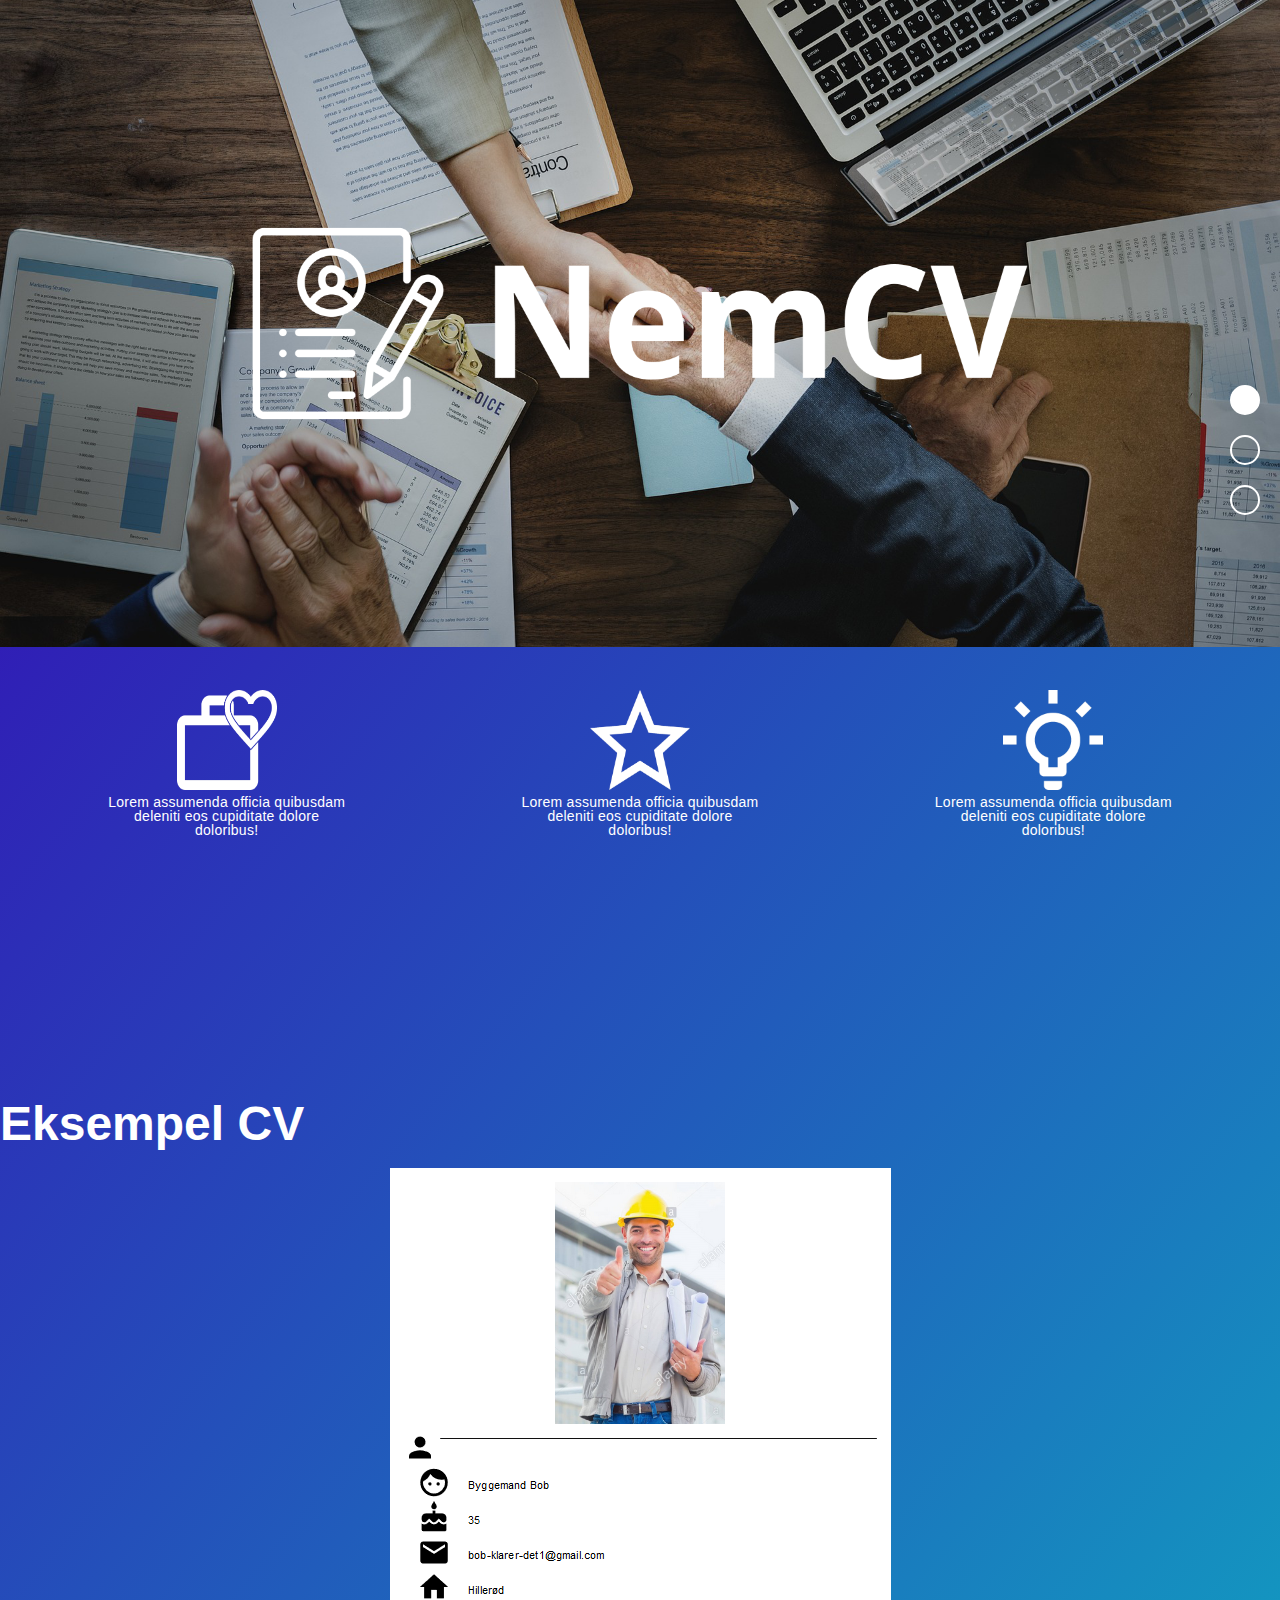
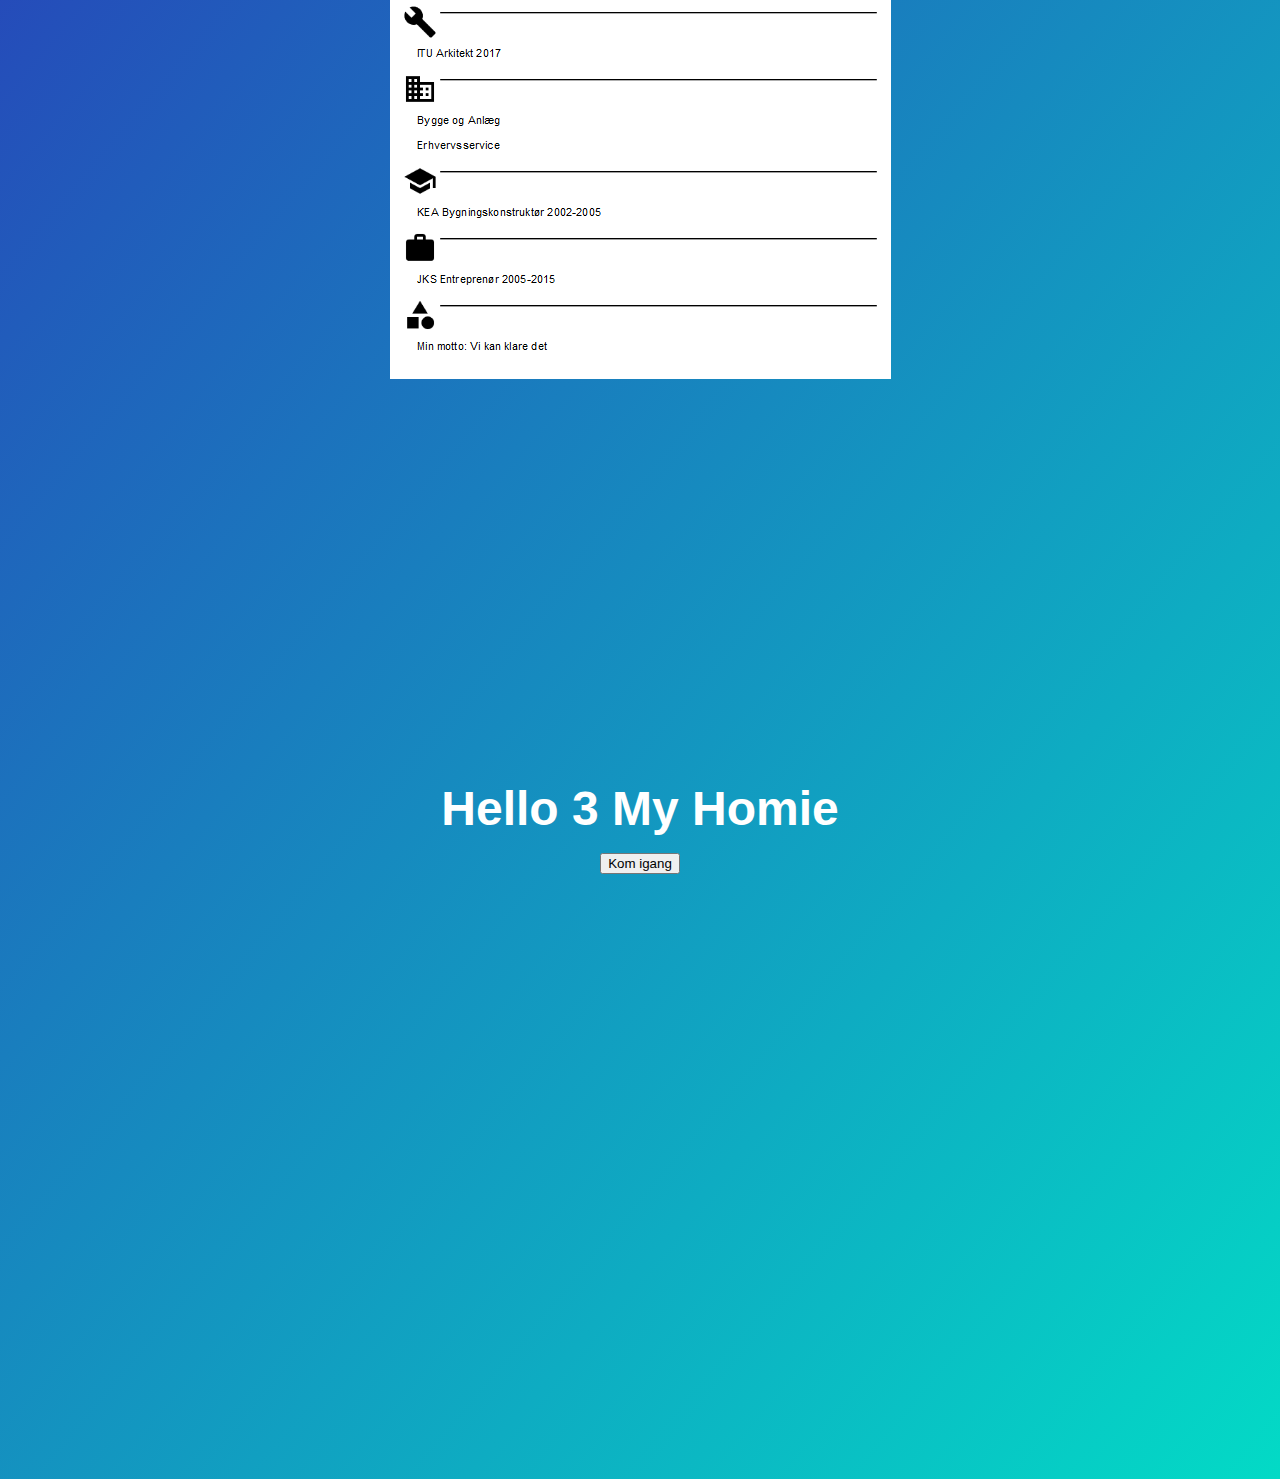
==== NemCV/index.html @ 07d45b97 "Validated index" ====
<!DOCTYPE html>
<html lang="da">
    <head>
        <meta charset="UTF-8">
        <link rel="stylesheet" href="styles/reset.css">
        <link rel="stylesheet" href="styles/variables.css">
        <link rel="stylesheet" href="styles/generic.css">
        <link rel="stylesheet" type="text/css" href="styles/index.css">

        <title>nemCV</title>
    </head>

    <body>

    <nav class="nav">
        <ul class="progressbar">
            <li><button class="item" onclick="onProgressBarClick(this.id)"></button></li>
            <li><button class="item" onclick="onProgressBarClick(this.id)"></button></li>
            <li><button class="item" onclick="onProgressBarClick(this.id)"></button></li>
        </ul>
    </nav>


    <section class="section section1" id="section1">
        <h1 class="invisible-title"> Banner og formål med værktøjet</h1>
        <figure class="banner-content ">
          <img class="banner" src="resources/banner.png" alt="Forside billede af 2 mennesker der giver hånd med nemCV's logo der står i midten">
        </figure>


        <div>
        <ul class="sellings-points">
            <li class="selling-point">
                <img src="resources/suitcase_and_heart.png" alt="arbejdstaske med et hjerte på">
                <p> Lorem assumenda officia quibusdam deleniti eos cupiditate dolore doloribus!</p>
            </li>
            <li class="selling-point">
                <img src="resources/star.png" alt="stjerne">
                <p> Lorem assumenda officia quibusdam deleniti eos cupiditate dolore doloribus!</p>
            </li>
            <li class="selling-point">
                <img src="resources/light_bulb.png" alt="El-pære">
                <p> Lorem assumenda officia quibusdam deleniti eos cupiditate dolore doloribus!</p>
            </li>
        </ul>
      </div>
    </section>

    <section class=" section2 " id="section2">
        <h1>Eksempel CV </h1>
        <figure class="cv-example">
          <img src="resources/eksempelCV.PNG" alt="Eksempel CV">

        </figure>

    </section>

    <section class="section section3" id="section3">
        <h1>Hello 3 My Homie </h1>
        <div class="centered-button-box">
            <button class="centered-button" onclick="window.location.href='form.html';">
              Kom igang</button>
        </div>

    </section>

    <script src="index.js"></script>
    <script src="scripts/api.js"></script>

    </body>

</html>
---- NemCV/styles/variables.css ----
@import url('https://fonts.googleapis.com/css?family=Montserrat:400,700|Raleway:100,400,600');

:root {
    --primary-color: rgb(55, 0, 179);
    --secondary-color: #03DAC6;
    --primary-secondary-color: #6200EE;
    --secondary-secondary-color: #FFFFFF;
    --secondary-variant-color: #018786;

    /* h1:Headline large */
    --headline-large: 'Montserrat:700', sans-serif;
    --headline-large-size: 48px;
    --headline-large-font-weight: 700;
    --headline-large-letter-spaceing: 0rem;

    /* h2:Headline small */
    --headline-small: 'Montserrat:400', sans-serif;
    --headline-small-size: 24px;
    --headline-small-font-weight: 400;
    --headline-small-letter-spaceing: 0rem;

    /* h3: button */
    --buttontext: 'Raleway:600', sans-serif;
    --buttontext-size: 14px;
    --buttontext-font-weight: 600;
    --buttontext-letter-spaceing: 0.78rem;

    /* h4:Caption */
    --captiontext: 'Raleway:100', sans-serif;
    --captiontext-size: 12px;
    --captiontext-font-weight: 100;
    --captiontext-letter-spaceing: 0.24rem;

    /* p:Body text */
    --bodytext: 'Raleway:400', sans-serif;
    --bodytext-size: 14px;
    --bodytext-font-weight: 400;
    --bodytext-letter-spaceing: 0.016rem;
}
---- NemCV/styles/generic.css ----
body {
    width: 100%;
    background-image: linear-gradient(-50deg,
    var(--secondary-color),  var(--primary-color));
}



/*----------------------------------------------------------------------------*\

#TYPEOGRAFY

\*----------------------------------------------------------------------------*/


h1{
    font-family: var(--headline-large);
    color: var(--secondary-secondary-color);
    font-size: var(--headline-large-size);
    font-weight: var(--headline-large-font-weight) ;
    letter-spacing: var(--headline-large-letter-spaceing);
    padding-bottom: 20px;
}

h2{
    font-family: var(--headline-small);
    color: var(--secondary-secondary-color);
    font-size: var(--headline-small-size);
    font-weight: var(--headline-small-font-weight);
    letter-spacing: var(--headline-small-letter-spaceing);

}

h3{
    font-family: var(--buttontext);
    color: var(--secondary-secondary-color);
    font-size: var(--buttontext-size);
    font-weight: var(--buttontext-font-weight);
    letter-spacing: var(--buttontext-letter-spaceing);
}

h4{
    font-family: var(--captiontext);
    color: var(--secondary-secondary-color);
    font-size: var(--captiontext-size);
    font-weight: var(--captiontext-font-weight);
    letter-spacing: var(--captiontext-letter-spaceing);
}

p{
    font-family: var(--bodytext);
    color: var(--secondary-secondary-color);
    font-size: var(--bodytext-size);
    font-weight: var(--bodytext-font-weight) ;
    letter-spacing: var(--bodytext-letter-spaceing);
}
.invisible-title{
  display: none;
}
---- NemCV/styles/index.css ----
body {
    width: 100%;
    background-image: linear-gradient(-50deg,
    var(--secondary-color),  var(--primary-color));
    display: flex;
    flex-direction: column;
}



/*----------------------------------------------------------------------------*\

#NAVIGATION

\*----------------------------------------------------------------------------*/

.nav {
    background-color: transparent;
    position: fixed;
    right: 10px;
    top: 50%;
    margin-top: -75px;
}

.nav .item {
    height: 30px;
    width: 30px;
    border: var(--secondary-secondary-color) solid 2px;
    background-color: transparent;
    border-radius: 50%;
    margin: 10px;
}

.nav .item:hover {
    background: var(--secondary-secondary-color);
}

.nav .in-viewport {
    background: var(--secondary-secondary-color);
}

/*----------------------------------------------------------------------------*\

#SECTION

\*----------------------------------------------------------------------------*/

.section {
    width: 100%;
    height: 100vh;
    margin-bottom: 200px;
}

.section1 {
    display: inline-block;
    min-height: 100vh;
    margin-bottom: 200px;
}


.section3 {
  display: flex;
  flex-direction: column;
  align-items: center;
  justify-content: center;
}


/*----------------------------------------------------------------------------*\

#BUTTONS

\*----------------------------------------------------------------------------*/

.centered-button{
    text-align: center;
}

.centered-button-box{
    display: flex;
    flex-direction: row;
    justify-content: center;

}



/*----------------------------------------------------------------------------*\

#PICTURE

\*----------------------------------------------------------------------------*/
.banner-content{
  width: 100%;
  object-fit: cover;
}

.banner{
    width: 100%;
    background-color: transparent;
}

.cv-example {
    width: 100%;
    display: flex;
    justify-content: center;
}

.cv-example img{
    max-width: 70%;
    min-width: 20%;
}
/*----------------------------------------------------------------------------\

 #SELLINGPOINTS

 *----------------------------------------------------------------------------*/

.sellings-points {
    padding: 20px;
    display: flex;
    flex-direction: row;
    justify-content: space-around;
    flex-wrap: wrap;
}

.selling-point {
    display: flex;
    flex-direction: column;
    align-self: center;
    margin: 20px;
    text-align: center;
    width: 20%;
}

.selling-point img {
    height: 100px;
    width: 100px;
    align-self: center;
    margin-bottom: 5px;
}

/*----------------------------------------------------------------------------\

 #MEDIA QUERIES

*----------------------------------------------------------------------------*/

 @media only screen and (max-width: 768px) {

   .sellings-points {
       display: flex;
       flex-direction: column;
   }
   .selling-point img {
       height: 70px;
       width: 70px;
       align-self: center;
   }
   .selling-point {
       width: 50%;
   }
   .nav {
     display: none;
   }
 }

@media only screen and (max-width: 600px) {
  .section h1{
      width: 100%;
      display: flex;
      justify-content: center;
  }
}

@media only screen and (min-width: 1500px) {
  .banner{
    width: 80%;
  }
  .banner-content{
    display: flex;
    width: 100%;
    justify-content: center;
  }
}
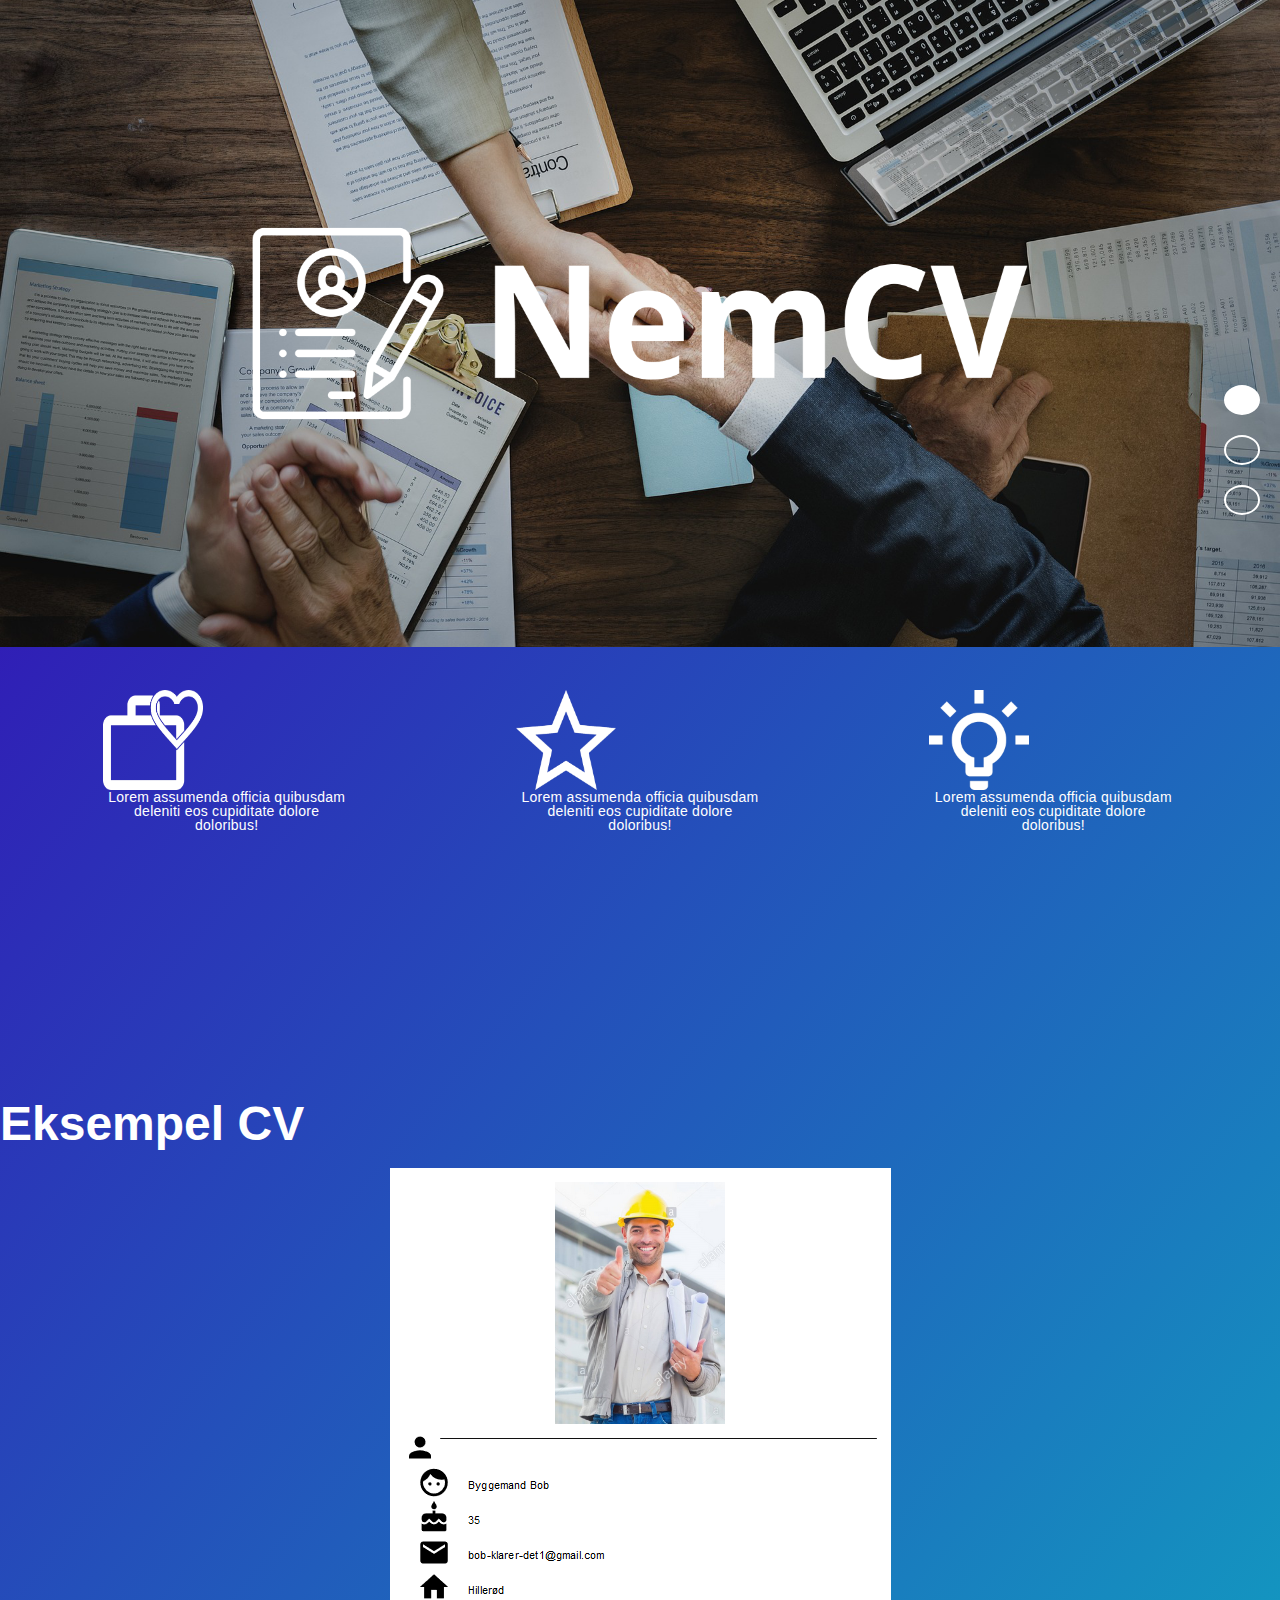
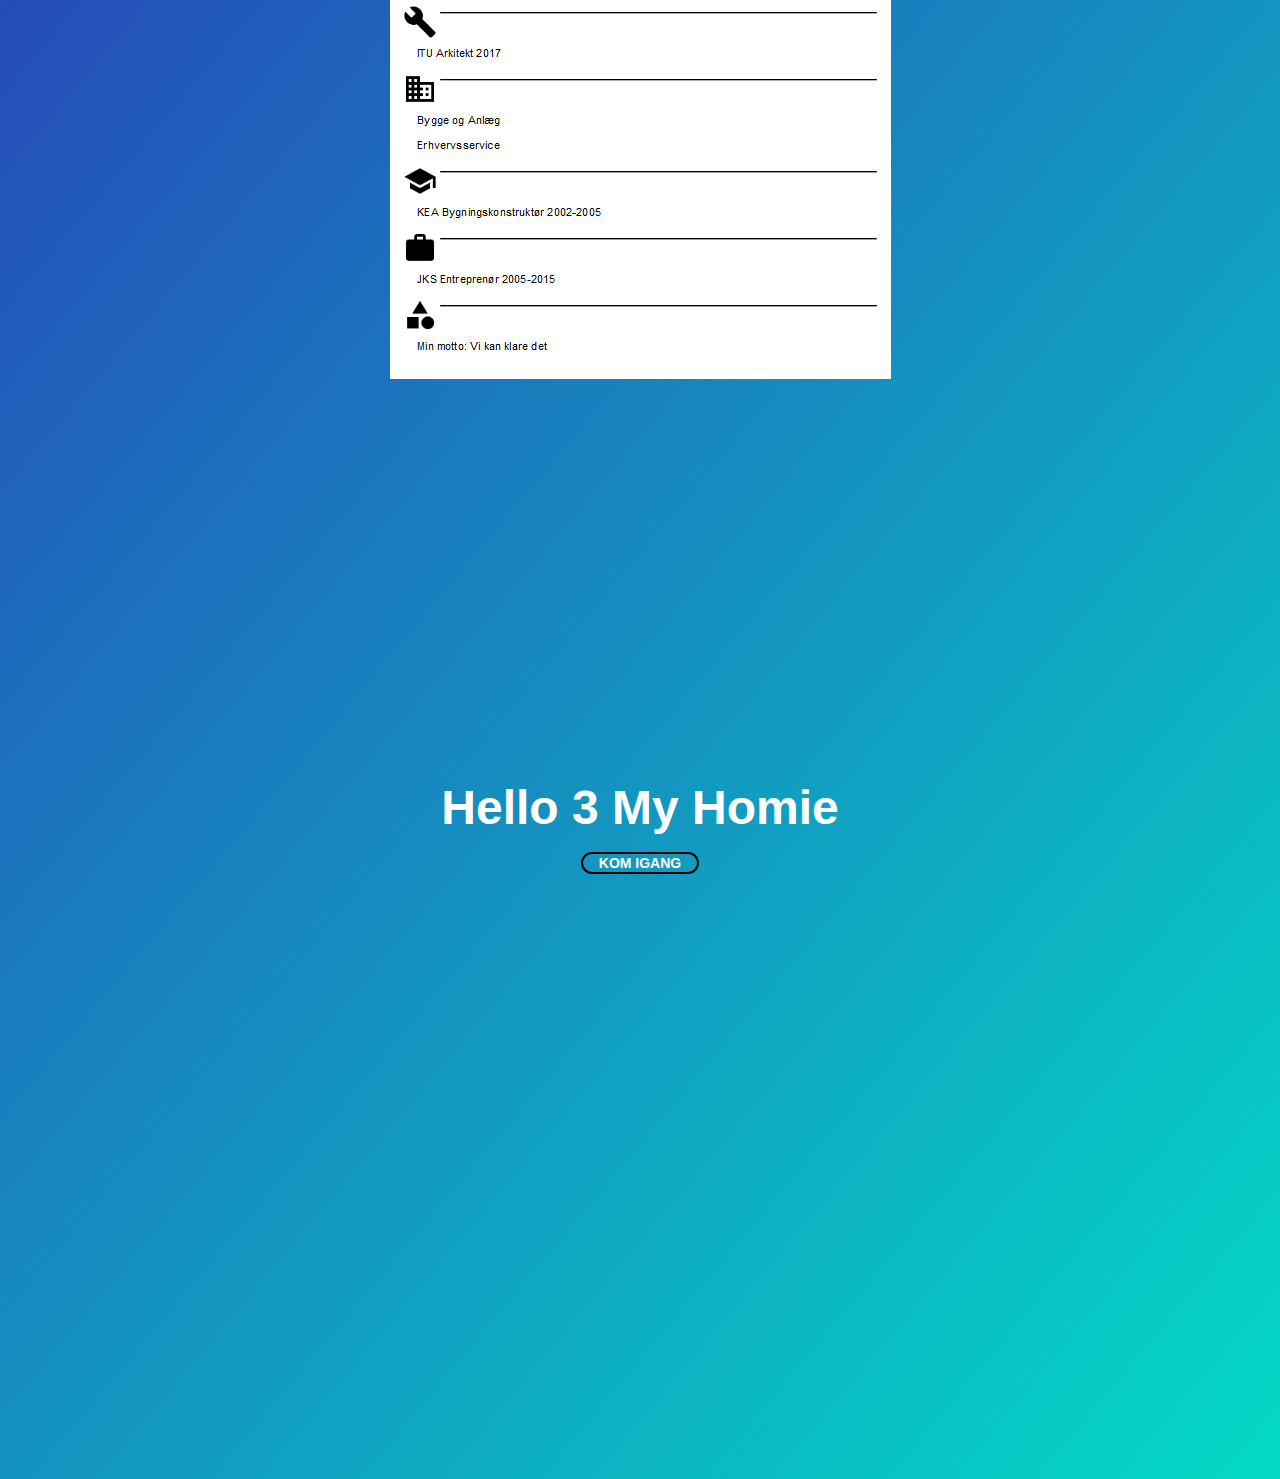
==== commit dfdd280c: "Merge branch 'test' into develop" ====
--- a/NemCV/index.html
+++ b/NemCV/index.html
@@ -6,6 +6,8 @@
         <link rel="stylesheet" href="styles/variables.css">
         <link rel="stylesheet" href="styles/generic.css">
         <link rel="stylesheet" type="text/css" href="styles/index.css">
+
+        <script src="scripts/input_webcomponent.js"></script>
 
         <title>nemCV</title>
     </head>
@@ -22,7 +24,6 @@
 
 
     <section class="section section1" id="section1">
-        <h1 class="invisible-title"> Banner og formål med værktøjet</h1>
         <figure class="banner-content ">
           <img class="banner" src="resources/banner.png" alt="Forside billede af 2 mennesker der giver hånd med nemCV's logo der står i midten">
         </figure>
@@ -31,15 +32,15 @@
         <div>
         <ul class="sellings-points">
             <li class="selling-point">
-                <img src="resources/suitcase_and_heart.png" alt="arbejdstaske med et hjerte på">
+                <img src="resources/suitcase_and_heart.png">
                 <p> Lorem assumenda officia quibusdam deleniti eos cupiditate dolore doloribus!</p>
             </li>
             <li class="selling-point">
-                <img src="resources/star.png" alt="stjerne">
+                <img src="resources/star.png">
                 <p> Lorem assumenda officia quibusdam deleniti eos cupiditate dolore doloribus!</p>
             </li>
             <li class="selling-point">
-                <img src="resources/light_bulb.png" alt="El-pære">
+                <img src="resources/light_bulb.png">
                 <p> Lorem assumenda officia quibusdam deleniti eos cupiditate dolore doloribus!</p>
             </li>
         </ul>
@@ -49,7 +50,7 @@
     <section class=" section2 " id="section2">
         <h1>Eksempel CV </h1>
         <figure class="cv-example">
-          <img src="resources/eksempelCV.PNG" alt="Eksempel CV">
+          <img src="resources/eksempelCV.PNG" >
 
         </figure>
 
@@ -57,15 +58,17 @@
 
     <section class="section section3" id="section3">
         <h1>Hello 3 My Homie </h1>
+
         <div class="centered-button-box">
             <button class="centered-button" onclick="window.location.href='form.html';">
-              Kom igang</button>
+              Kom igang
+            </button>
         </div>
 
     </section>
 
-    <script src="index.js"></script>
-    <script src="scripts/api.js"></script>
+    <script type="text/javascript" src="index.js"></script>
+    <script type="text/javascript" src="scripts/api.js"></script>
 
     </body>
 
--- a/NemCV/styles/generic.css
+++ b/NemCV/styles/generic.css
@@ -55,6 +55,60 @@
     font-weight: var(--bodytext-font-weight) ;
     letter-spacing: var(--bodytext-letter-spaceing);
 }
-.invisible-title{
-  display: none;
+
+button{
+    font-family: var(--headline-large);
+    font-weight: var(--headline-large-font-weight) ;
+    letter-spacing: var(--headline-large-letter-spaceing);
+    color: var(--secondary-secondary-color);
+    font-size: var(--bodytext-size);
+    text-transform: uppercase;
+    background-color: transparent;
+    border-style: solid;
+    border-radius: 50px;
+    padding-left: 1rem;
+    padding-right: 1rem;
 }
+
+button:hover{
+    background-color: rgba(255, 255, 255, 0.50);
+}
+
+button:focus {
+    outline: 0;
+}
+
+
+.button-primary{
+    border-color: var(--primary-color);
+    color: var(--primary-color);
+}
+
+.button-primary:hover{
+    background-color: rgba(55, 0, 179, 0.5);
+}
+
+.button-small{
+    min-width: 120px;
+}
+
+input{
+    background-color: transparent;
+    border-style: none;
+    border-radius: 5px;
+    font-size: 25px;
+    width: 300px;
+    color: var(--primary-color);
+}
+
+input:focus{
+    outline: 0;
+}
+
+input:-webkit-autofill {
+    -webkit-box-shadow: 0 0 0 1000px white inset !important;
+}
+
+.input-number{
+    width: 75px;
+}
--- a/NemCV/styles/index.css
+++ b/NemCV/styles/index.css
@@ -137,8 +137,17 @@
 .selling-point img {
     height: 100px;
     width: 100px;
-    align-self: center;
-    margin-bottom: 5px;
+}
+
+.button-medium{
+    font-size: 50px;
+    border-width: 5px;
+    width: 250px;
+}
+
+.center{
+    margin: auto;
+    display: block;
 }
 
 /*----------------------------------------------------------------------------\
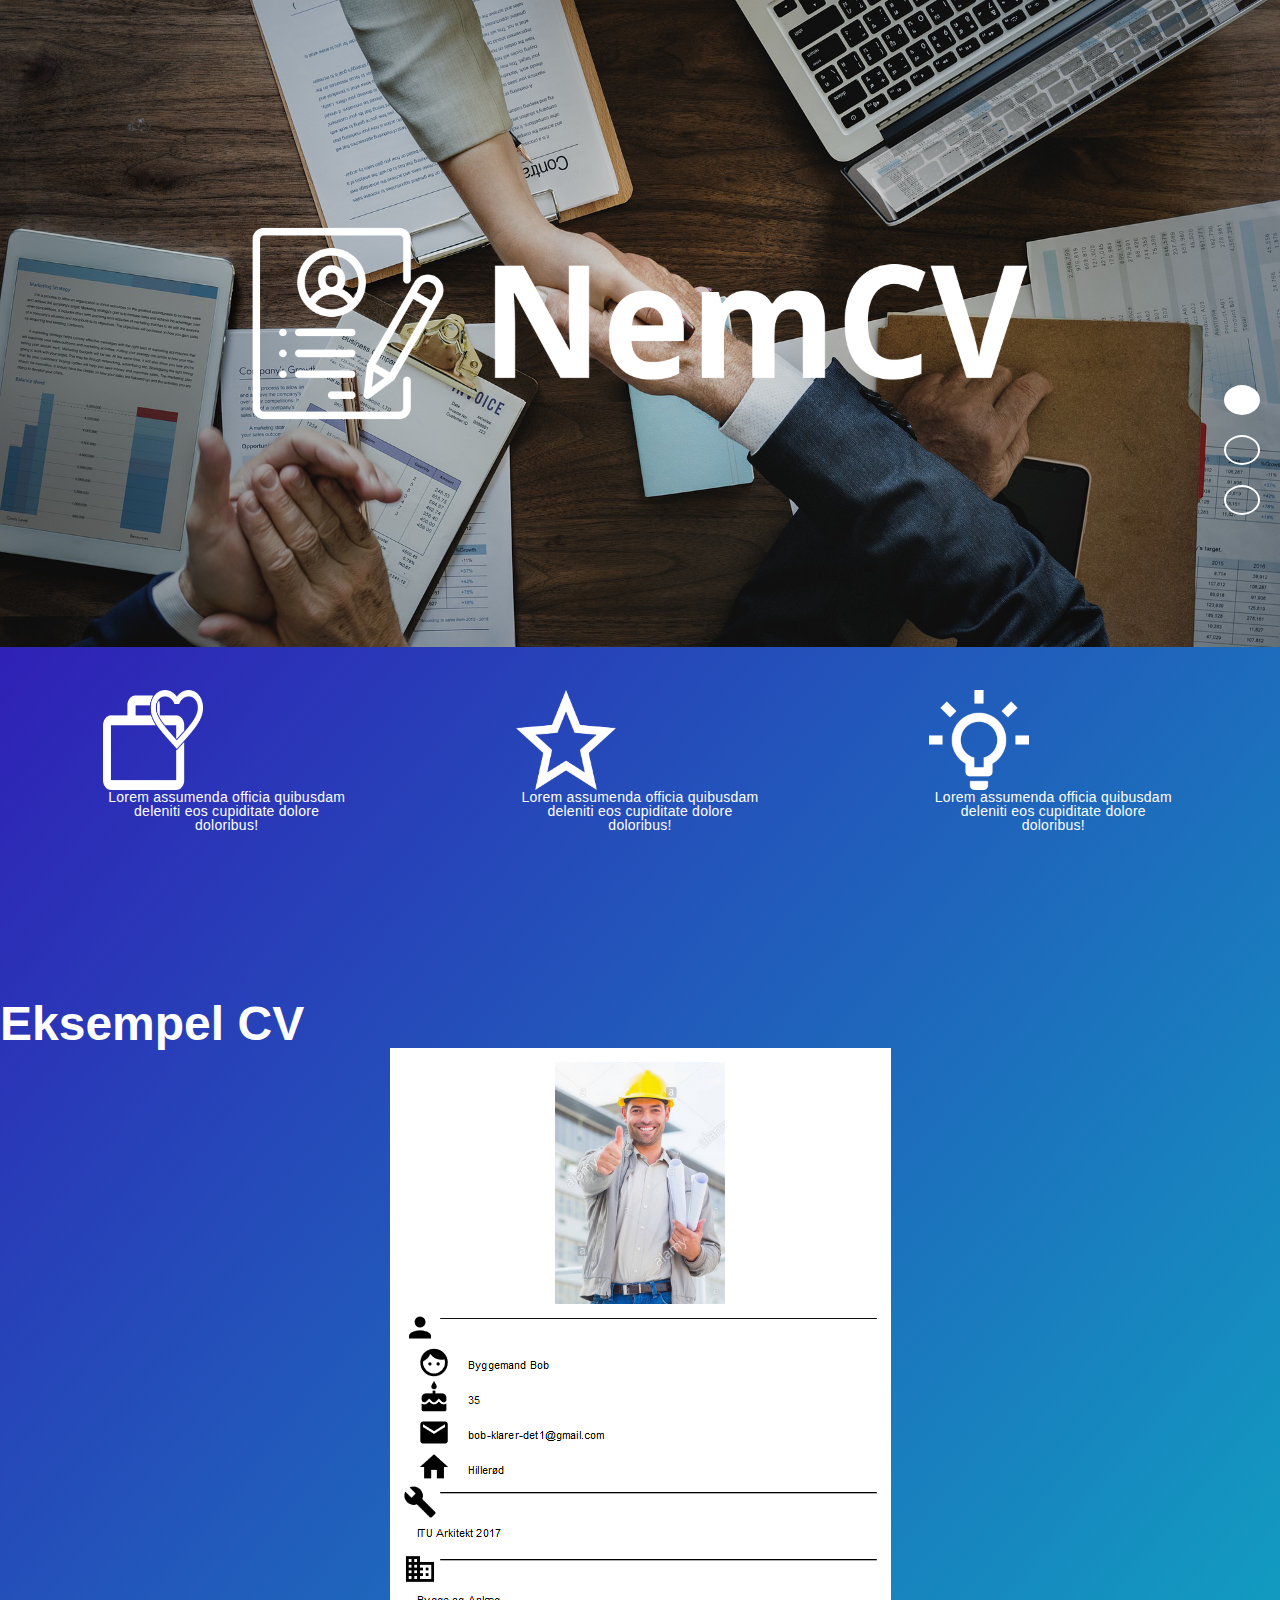
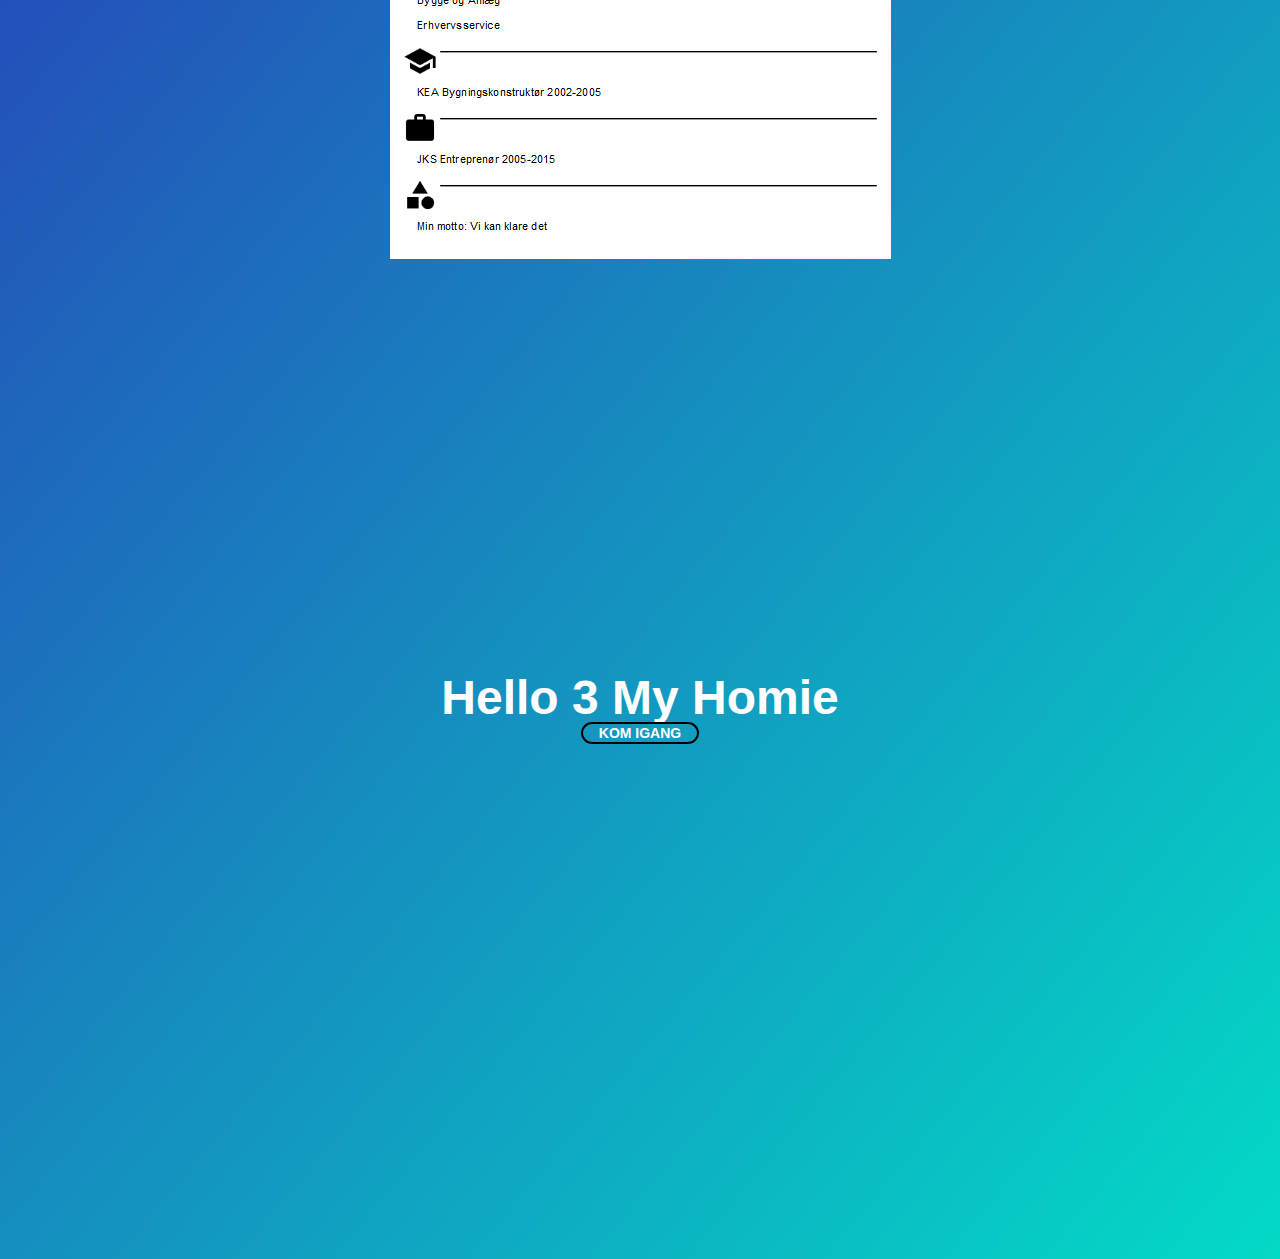
==== commit 51a68fcf: "quick clean up" ====
--- a/NemCV/index.html
+++ b/NemCV/index.html
@@ -24,6 +24,7 @@
 
 
     <section class="section section1" id="section1">
+        <h1 class="invisible-title"> Banner og formål med værktøjet</h1>
         <figure class="banner-content ">
           <img class="banner" src="resources/banner.png" alt="Forside billede af 2 mennesker der giver hånd med nemCV's logo der står i midten">
         </figure>
@@ -32,15 +33,15 @@
         <div>
         <ul class="sellings-points">
             <li class="selling-point">
-                <img src="resources/suitcase_and_heart.png">
+                <img src="resources/suitcase_and_heart.png" alt="arbejdstaske med et hjerte på">
                 <p> Lorem assumenda officia quibusdam deleniti eos cupiditate dolore doloribus!</p>
             </li>
             <li class="selling-point">
-                <img src="resources/star.png">
+                <img src="resources/star.png" alt="stjerne">
                 <p> Lorem assumenda officia quibusdam deleniti eos cupiditate dolore doloribus!</p>
             </li>
             <li class="selling-point">
-                <img src="resources/light_bulb.png">
+                <img src="resources/light_bulb.png" alt="El-pære">
                 <p> Lorem assumenda officia quibusdam deleniti eos cupiditate dolore doloribus!</p>
             </li>
         </ul>
@@ -50,7 +51,7 @@
     <section class=" section2 " id="section2">
         <h1>Eksempel CV </h1>
         <figure class="cv-example">
-          <img src="resources/eksempelCV.PNG" >
+          <img src="resources/eksempelCV.PNG" alt="Eksempel CV">
 
         </figure>
 
@@ -67,8 +68,8 @@
 
     </section>
 
-    <script type="text/javascript" src="index.js"></script>
-    <script type="text/javascript" src="scripts/api.js"></script>
+    <script src="scripts/index.js"></script>
+    <script src="scripts/api.js"></script>
 
     </body>
 
--- a/NemCV/styles/variables.css
+++ b/NemCV/styles/variables.css
@@ -36,5 +36,8 @@
     --bodytext-size: 14px;
     --bodytext-font-weight: 400;
     --bodytext-letter-spaceing: 0.016rem;
+
+    /* input: text */
+    --input-size: 20px;
 }
 
--- a/NemCV/styles/generic.css
+++ b/NemCV/styles/generic.css
@@ -1,7 +1,7 @@
 
 body {
     width: 100%;
-    background-image: linear-gradient(-50deg,
+    background-image: linear-gradient(to bottom right,
     var(--secondary-color),  var(--primary-color));
 }
 
@@ -20,7 +20,6 @@
     font-size: var(--headline-large-size);
     font-weight: var(--headline-large-font-weight) ;
     letter-spacing: var(--headline-large-letter-spaceing);
-    padding-bottom: 20px;
 }
 
 h2{
@@ -71,6 +70,7 @@
 }
 
 button:hover{
+    cursor: pointer;
     background-color: rgba(255, 255, 255, 0.50);
 }
 
@@ -80,11 +80,14 @@
 
 
 .button-primary{
+    padding-top: 5px;
+    padding-bottom: 5px;
     border-color: var(--primary-color);
     color: var(--primary-color);
 }
 
 .button-primary:hover{
+    cursor: pointer;
     background-color: rgba(55, 0, 179, 0.5);
 }
 
@@ -96,7 +99,7 @@
     background-color: transparent;
     border-style: none;
     border-radius: 5px;
-    font-size: 25px;
+    font-size: var(--input-size);
     width: 300px;
     color: var(--primary-color);
 }
@@ -105,10 +108,9 @@
     outline: 0;
 }
 
-input:-webkit-autofill {
-    -webkit-box-shadow: 0 0 0 1000px white inset !important;
+.input-number{
+    width: 140px;
 }
-
-.input-number{
-    width: 75px;
+.invisible-title{
+  display: none;
 }
--- a/NemCV/styles/index.css
+++ b/NemCV/styles/index.css
@@ -48,16 +48,13 @@
 
 .section {
     width: 100%;
-    height: 100vh;
-    margin-bottom: 200px;
+    min-height: 100vh;
+    margin-bottom: 100px;
 }
 
 .section1 {
     display: inline-block;
-    min-height: 100vh;
-    margin-bottom: 200px;
 }
-
 
 .section3 {
   display: flex;
@@ -91,10 +88,6 @@
 #PICTURE
 
 \*----------------------------------------------------------------------------*/
-.banner-content{
-  width: 100%;
-  object-fit: cover;
-}
 
 .banner{
     width: 100%;
@@ -182,14 +175,3 @@
       justify-content: center;
   }
 }
-
-@media only screen and (min-width: 1500px) {
-  .banner{
-    width: 80%;
-  }
-  .banner-content{
-    display: flex;
-    width: 100%;
-    justify-content: center;
-  }
-}
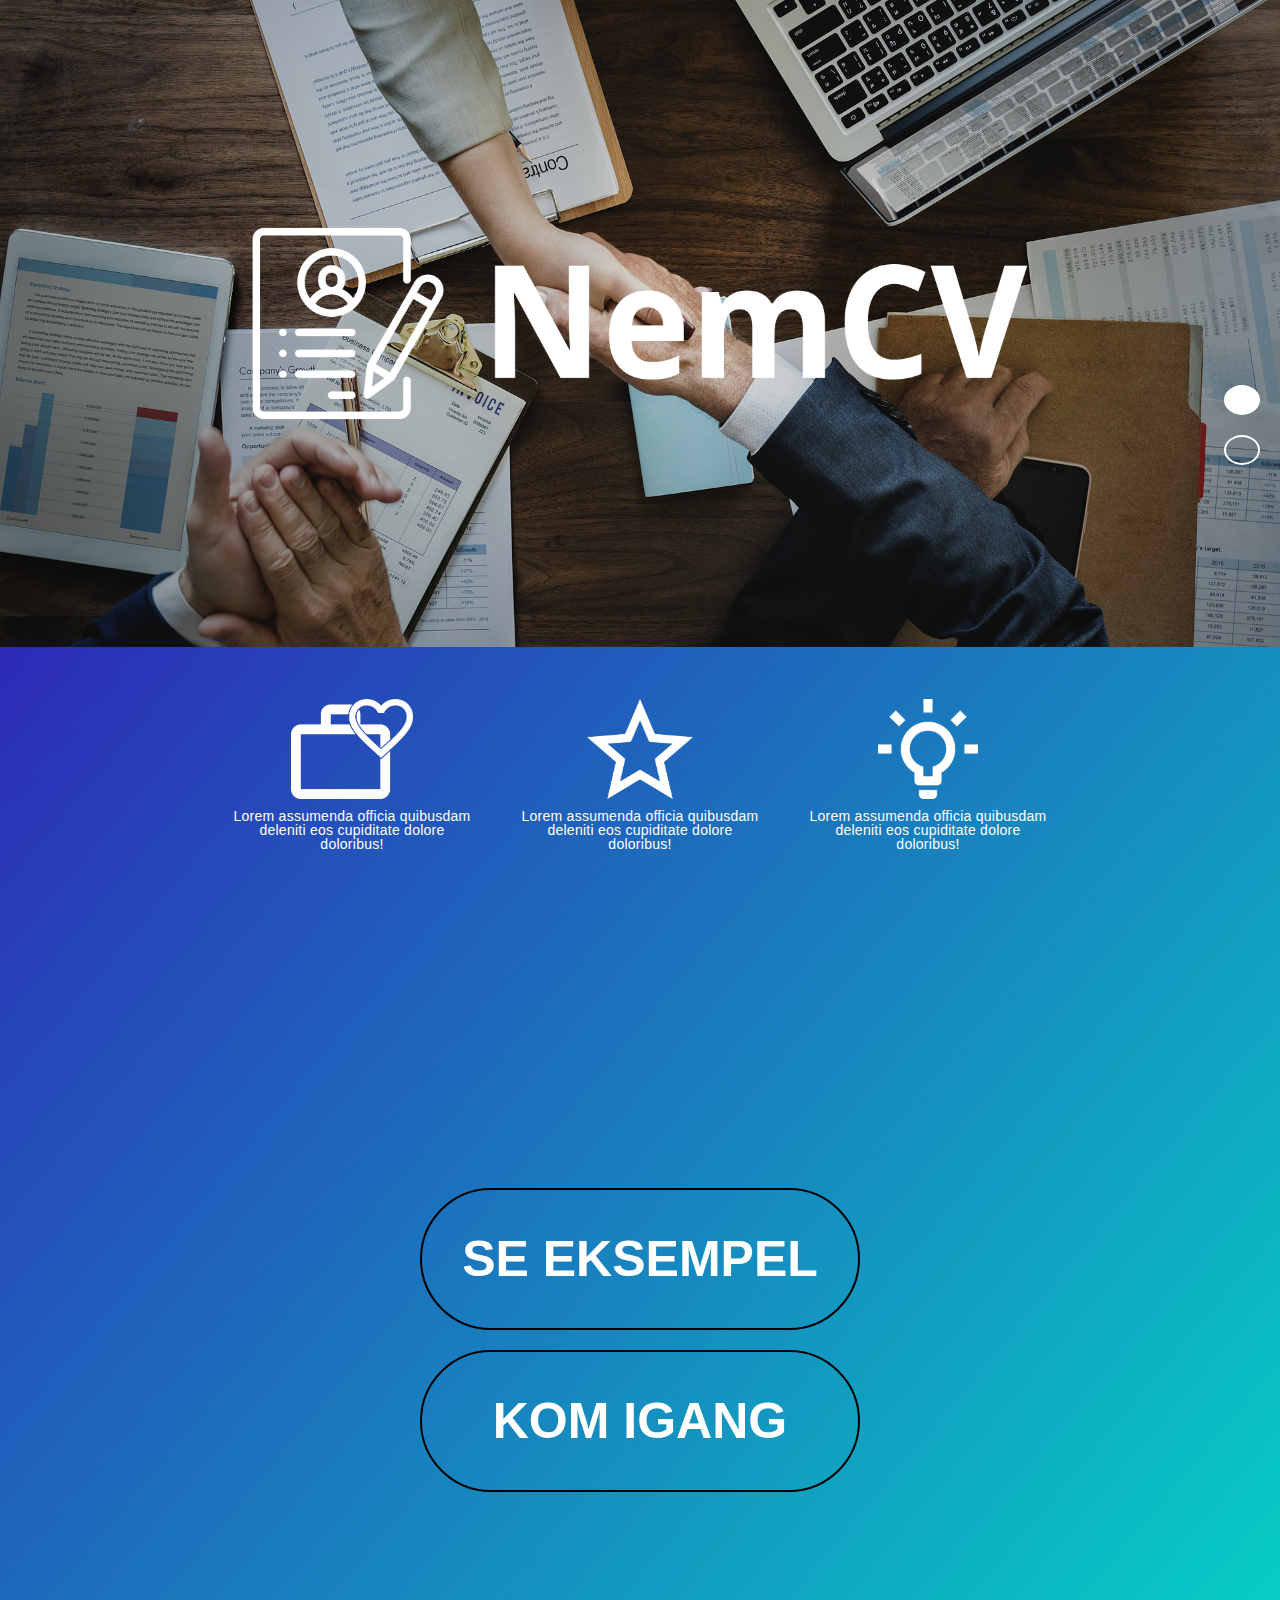
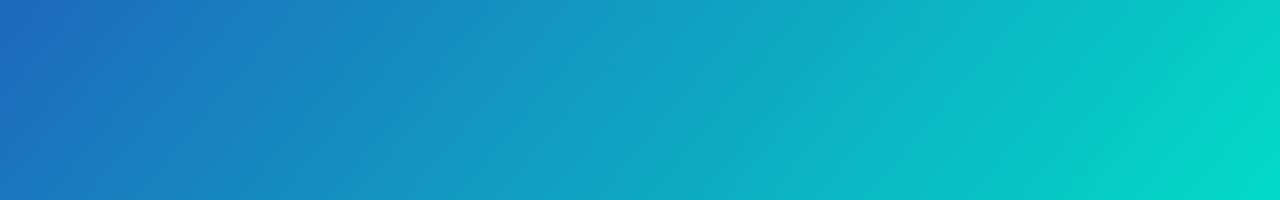
==== commit 2eb4a1ab: "Made some front page cleaning" ====
--- a/NemCV/index.html
+++ b/NemCV/index.html
@@ -2,6 +2,7 @@
 <html lang="da">
     <head>
         <meta charset="UTF-8">
+        <meta name="viewport" content="width=device-width, initial-scale=1, maximum-scale=1">
         <link rel="stylesheet" href="styles/reset.css">
         <link rel="stylesheet" href="styles/variables.css">
         <link rel="stylesheet" href="styles/generic.css">
@@ -16,21 +17,18 @@
 
     <nav class="nav">
         <ul class="progressbar">
-            <li><button class="item" onclick="onProgressBarClick(this.id)"></button></li>
-            <li><button class="item" onclick="onProgressBarClick(this.id)"></button></li>
-            <li><button class="item" onclick="onProgressBarClick(this.id)"></button></li>
+            <li><button class="item" id="nav-section1" onclick="onProgressBarClick(this.id)"></button></li>
+            <li><button class="item" id="nav-section2" onclick="onProgressBarClick(this.id)"></button></li>
         </ul>
     </nav>
 
 
     <section class="section section1" id="section1">
-        <h1 class="invisible-title"> Banner og formål med værktøjet</h1>
         <figure class="banner-content ">
           <img class="banner" src="resources/banner.png" alt="Forside billede af 2 mennesker der giver hånd med nemCV's logo der står i midten">
         </figure>
 
 
-        <div>
         <ul class="sellings-points">
             <li class="selling-point">
                 <img src="resources/suitcase_and_heart.png" alt="arbejdstaske med et hjerte på">
@@ -45,31 +43,17 @@
                 <p> Lorem assumenda officia quibusdam deleniti eos cupiditate dolore doloribus!</p>
             </li>
         </ul>
-      </div>
     </section>
 
-    <section class=" section2 " id="section2">
-        <h1>Eksempel CV </h1>
-        <figure class="cv-example">
-          <img src="resources/eksempelCV.PNG" alt="Eksempel CV">
-
-        </figure>
-
-    </section>
-
-    <section class="section section3" id="section3">
-        <h1>Hello 3 My Homie </h1>
-
+    <section class="section section2" id="section2">
         <div class="centered-button-box">
-            <button class="centered-button" onclick="window.location.href='form.html';">
-              Kom igang
-            </button>
+            <button class="centered-button" onclick="window.location.href='TestCV.html';">Se eksempel</button>
+            <button class="centered-button" onclick="window.location.href='form.html';">Kom igang</button>
         </div>
 
     </section>
 
     <script src="scripts/index.js"></script>
-    <script src="scripts/api.js"></script>
 
     </body>
 
--- a/NemCV/styles/generic.css
+++ b/NemCV/styles/generic.css
@@ -1,6 +1,5 @@
 
 body {
-    width: 100%;
     background-image: linear-gradient(to bottom right,
     var(--secondary-color),  var(--primary-color));
 }
--- a/NemCV/styles/index.css
+++ b/NemCV/styles/index.css
@@ -1,6 +1,5 @@
 
 body {
-    width: 100%;
     background-image: linear-gradient(-50deg,
     var(--secondary-color),  var(--primary-color));
     display: flex;
@@ -49,14 +48,14 @@
 .section {
     width: 100%;
     min-height: 100vh;
-    margin-bottom: 100px;
 }
 
 .section1 {
-    display: inline-block;
+    display: flex;
+    flex-direction: column;
 }
 
-.section3 {
+.section2 {
   display: flex;
   flex-direction: column;
   align-items: center;
@@ -72,11 +71,22 @@
 
 .centered-button{
     text-align: center;
+    padding: 40px;
+    font-size: 50px;
+    border-radius: 200px;
+    margin-bottom: 20px;
+}
+
+@media only screen and (max-width: 600px) {
+    .centered-button{
+        font-size: 30px;
+        padding: 30px;
+    }
 }
 
 .centered-button-box{
     display: flex;
-    flex-direction: row;
+    flex-direction: column;
     justify-content: center;
 
 }
@@ -104,6 +114,13 @@
     max-width: 70%;
     min-width: 20%;
 }
+
+@media only screen and (min-width: 1350px){
+    .banner{
+        height: 650px;
+        object-fit: cover;
+    }
+}
 /*----------------------------------------------------------------------------\
 
  #SELLINGPOINTS
@@ -114,8 +131,10 @@
     padding: 20px;
     display: flex;
     flex-direction: row;
-    justify-content: space-around;
     flex-wrap: wrap;
+    justify-content: center;
+    justify-items: center;
+    flex-grow: 1;
 }
 
 .selling-point {
@@ -129,11 +148,11 @@
 
 .selling-point img {
     height: 100px;
-    width: 100px;
+    object-fit: contain;
+    margin-bottom: 10px;
 }
 
 .button-medium{
-    font-size: 50px;
     border-width: 5px;
     width: 250px;
 }
@@ -149,7 +168,7 @@
 
 *----------------------------------------------------------------------------*/
 
- @media only screen and (max-width: 768px) {
+ @media only screen and (max-width: 800px) {
 
    .sellings-points {
        display: flex;
@@ -157,8 +176,8 @@
    }
    .selling-point img {
        height: 70px;
-       width: 70px;
-       align-self: center;
+       object-fit: contain;
+       margin-bottom: 10px;
    }
    .selling-point {
        width: 50%;
@@ -175,3 +194,4 @@
       justify-content: center;
   }
 }
+
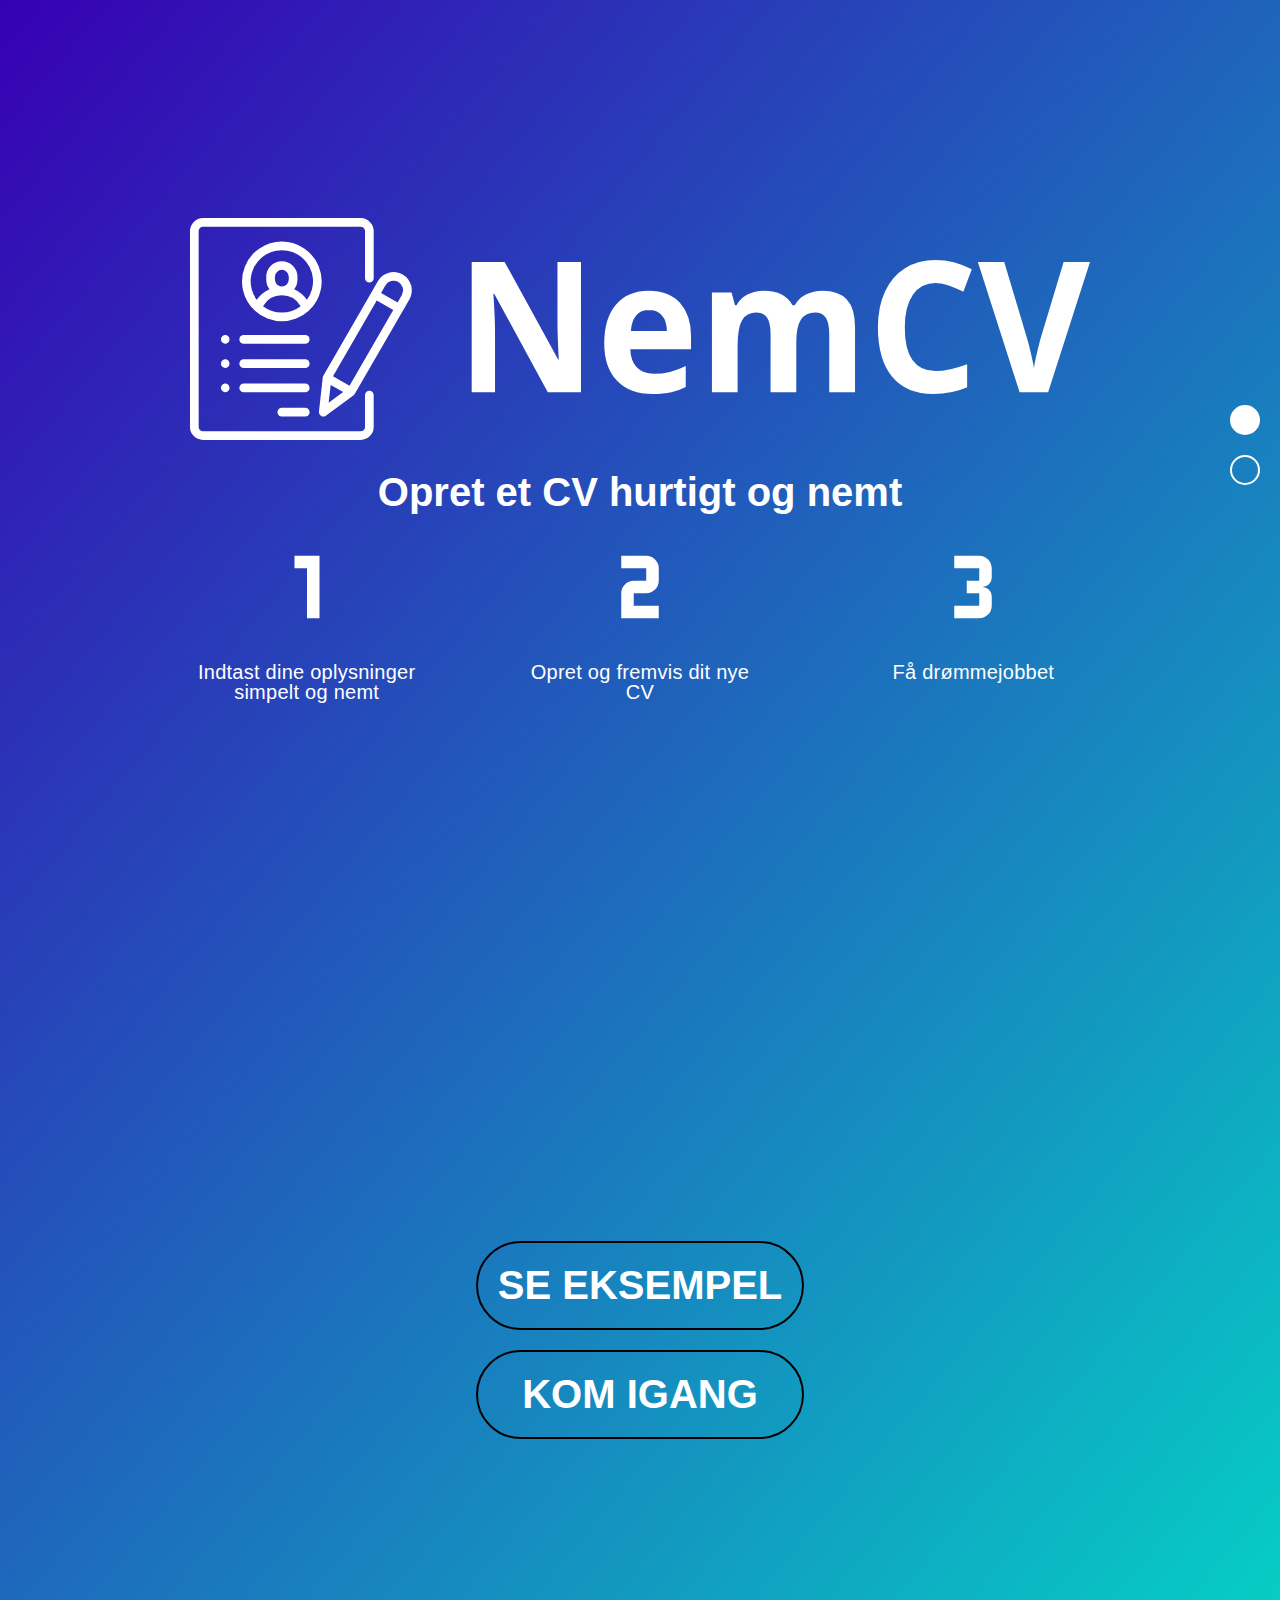
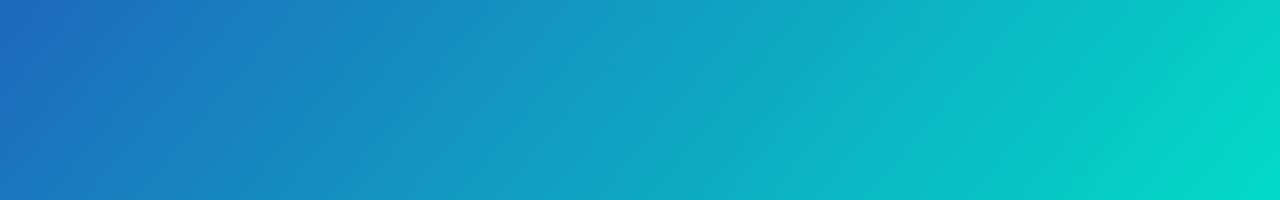
==== commit 133c70ce: "Did some good styling" ====
--- a/NemCV/index.html
+++ b/NemCV/index.html
@@ -23,26 +23,36 @@
     </nav>
 
 
-    <section class="section section1" id="section1">
-        <figure class="banner-content ">
-          <img class="banner" src="resources/banner.png" alt="Forside billede af 2 mennesker der giver hånd med nemCV's logo der står i midten">
-        </figure>
+    <section class="section section1 center" id="section1">
 
+        <div>
+        <object class="svg-banner" type="image/svg+xml" data="./resources/nemCV-hvid.svg">
+            Your browser does not support SVG
+        </object>
 
-        <ul class="sellings-points">
+            <h1>Opret et CV hurtigt og nemt</h1>
+
+        <ul class="selling-points-container">
             <li class="selling-point">
-                <img src="resources/suitcase_and_heart.png" alt="arbejdstaske med et hjerte på">
-                <p> Lorem assumenda officia quibusdam deleniti eos cupiditate dolore doloribus!</p>
+                <object class="sp-img" type="image/svg+xml" data="./resources/one.svg">
+                    Your browser does not support SVG
+                </object>
+                <p>Indtast dine oplysninger simpelt og nemt</p>
             </li>
             <li class="selling-point">
-                <img src="resources/star.png" alt="stjerne">
-                <p> Lorem assumenda officia quibusdam deleniti eos cupiditate dolore doloribus!</p>
+                <object class="sp-img" type="image/svg+xml" data="./resources/two.svg">
+                    Your browser does not support SVG
+                </object>
+                <p>Opret og fremvis dit nye CV</p>
             </li>
             <li class="selling-point">
-                <img src="resources/light_bulb.png" alt="El-pære">
-                <p> Lorem assumenda officia quibusdam deleniti eos cupiditate dolore doloribus!</p>
+                <object class="sp-img" type="image/svg+xml" data="./resources/three.svg">
+                    Your browser does not support SVG
+                </object>
+                <p>Få drømmejobbet</p>
             </li>
         </ul>
+        </div>
     </section>
 
     <section class="section section2" id="section2">
--- a/NemCV/styles/generic.css
+++ b/NemCV/styles/generic.css
@@ -113,3 +113,7 @@
 .invisible-title{
   display: none;
 }
+
+path{
+    fill: white;
+}--- a/NemCV/styles/index.css
+++ b/NemCV/styles/index.css
@@ -4,6 +4,18 @@
     var(--secondary-color),  var(--primary-color));
     display: flex;
     flex-direction: column;
+}
+
+@media (min-width: 1000px) {
+    body {
+        width: 1000px;
+        margin-left: auto;
+        margin-right: auto;
+    }
+}
+
+h1{
+    font-size: 40px;
 }
 
 
@@ -19,7 +31,7 @@
     position: fixed;
     right: 10px;
     top: 50%;
-    margin-top: -75px;
+    margin-top: -55px;
 }
 
 .nav .item {
@@ -29,10 +41,7 @@
     background-color: transparent;
     border-radius: 50%;
     margin: 10px;
-}
-
-.nav .item:hover {
-    background: var(--secondary-secondary-color);
+    padding: 0;
 }
 
 .nav .in-viewport {
@@ -71,8 +80,8 @@
 
 .centered-button{
     text-align: center;
-    padding: 40px;
-    font-size: 50px;
+    padding: 20px;
+    font-size: 40px;
     border-radius: 200px;
     margin-bottom: 20px;
 }
@@ -99,68 +108,49 @@
 
 \*----------------------------------------------------------------------------*/
 
-.banner{
-    width: 100%;
-    background-color: transparent;
+.center{
+    display: flex;
+    flex-direction: column;
+    justify-content: center;
+    justify-items: center;
+    text-align: center;
 }
 
-.cv-example {
-    width: 100%;
-    display: flex;
-    justify-content: center;
+.svg-banner{
+    padding-top: 20px;
+    margin-right: 50px;
+    margin-left: 50px;
+    margin-bottom: 30px;
 }
 
-.cv-example img{
-    max-width: 70%;
-    min-width: 20%;
-}
-
-@media only screen and (min-width: 1350px){
-    .banner{
-        height: 650px;
-        object-fit: cover;
-    }
-}
 /*----------------------------------------------------------------------------\
 
  #SELLINGPOINTS
 
  *----------------------------------------------------------------------------*/
 
-.sellings-points {
-    padding: 20px;
+.selling-points-container {
     display: flex;
     flex-direction: row;
     flex-wrap: wrap;
-    justify-content: center;
-    justify-items: center;
-    flex-grow: 1;
+    justify-content: space-around;
 }
 
 .selling-point {
     display: flex;
     flex-direction: column;
-    align-self: center;
-    margin: 20px;
     text-align: center;
-    width: 20%;
+    width: 25%;
 }
 
-.selling-point img {
-    height: 100px;
-    object-fit: contain;
-    margin-bottom: 10px;
+.sp-img {
+    height: 150px;
 }
 
-.button-medium{
-    border-width: 5px;
-    width: 250px;
+.selling-point p{
+    font-size: var(--input-size);
 }
 
-.center{
-    margin: auto;
-    display: block;
-}
 
 /*----------------------------------------------------------------------------\
 
@@ -170,21 +160,28 @@
 
  @media only screen and (max-width: 800px) {
 
-   .sellings-points {
+   .selling-points-container {
        display: flex;
        flex-direction: column;
    }
-   .selling-point img {
-       height: 70px;
+   .sp-img {
+       height: 120px;
        object-fit: contain;
        margin-bottom: 10px;
    }
    .selling-point {
        width: 50%;
+       align-self: center;
    }
-   .nav {
-     display: none;
-   }
+
+     h1{
+         font-size: 30px;
+     }
+
+     .svg-banner{
+         margin-right: 20px;
+         margin-left: 20px;
+     }
  }
 
 @media only screen and (max-width: 600px) {
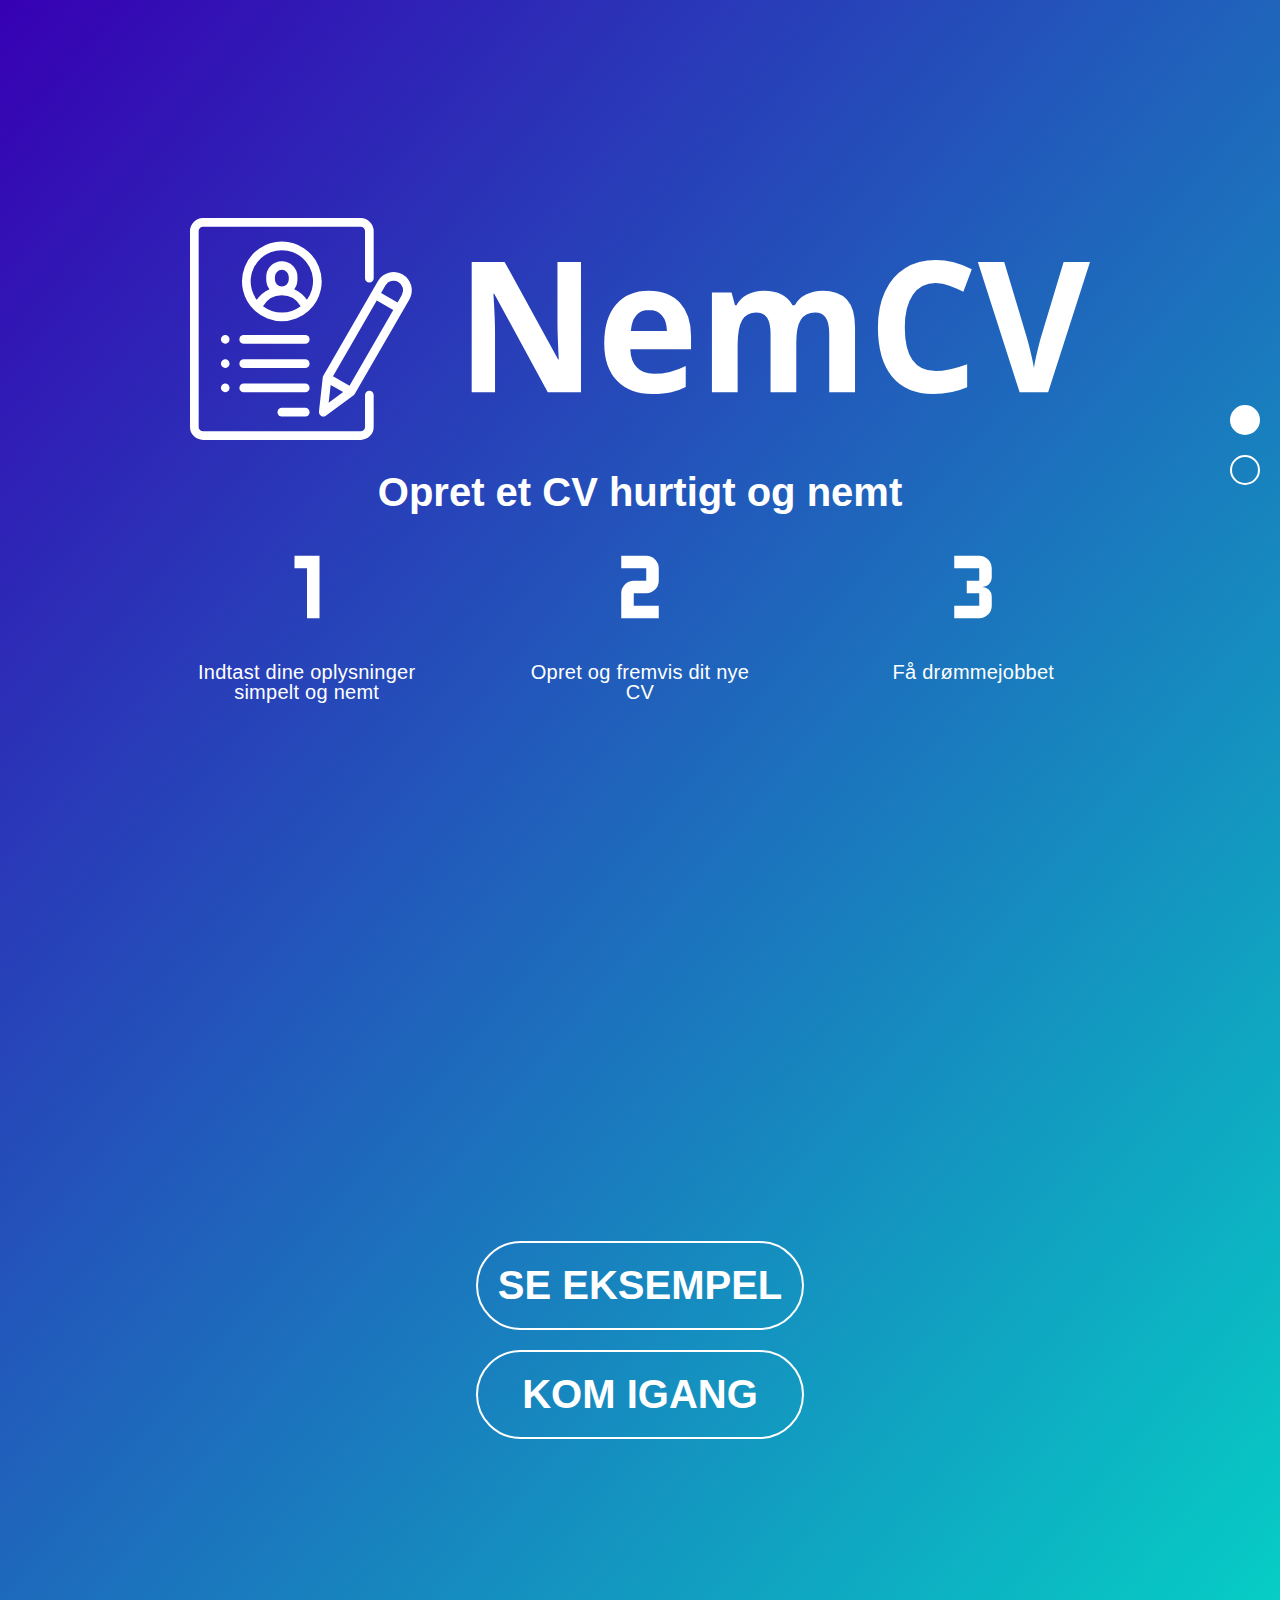
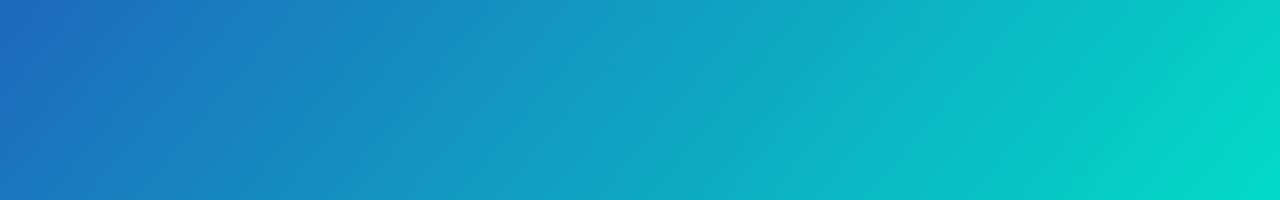
==== commit 6d35a14b: "Scrub complete" ====
--- a/NemCV/index.html
+++ b/NemCV/index.html
@@ -1,5 +1,7 @@
 <!DOCTYPE html>
+
 <html lang="da">
+
     <head>
         <meta charset="UTF-8">
         <meta name="viewport" content="width=device-width, initial-scale=1, maximum-scale=1">
@@ -9,62 +11,66 @@
         <link rel="stylesheet" type="text/css" href="styles/index.css">
 
         <script src="scripts/input_webcomponent.js"></script>
+        <script src="scripts/index.js" defer></script>
 
         <title>nemCV</title>
     </head>
 
     <body>
 
-    <nav class="nav">
-        <ul class="progressbar">
-            <li><button class="item" id="nav-section1" onclick="onProgressBarClick(this.id)"></button></li>
-            <li><button class="item" id="nav-section2" onclick="onProgressBarClick(this.id)"></button></li>
-        </ul>
-    </nav>
+<!-- Dot navigation -->
+      <nav class="nav">
+          <ul class="progressbar">
+              <li><button class="item" id="nav-section1" onclick="onProgressBarClick(this.id)"></button></li>
+              <li><button class="item" id="nav-section2" onclick="onProgressBarClick(this.id)"></button></li>
+          </ul>
+      </nav>
 
-
-    <section class="section section1 center" id="section1">
+      <section class="section section1 center" id="section1">
 
         <div>
-        <object class="svg-banner" type="image/svg+xml" data="./resources/nemCV-hvid.svg">
+            <object class="svg-banner" type="image/svg+xml" data="./resources/nemCV-hvid.svg">
             Your browser does not support SVG
-        </object>
+            </object>
 
             <h1>Opret et CV hurtigt og nemt</h1>
 
-        <ul class="selling-points-container">
-            <li class="selling-point">
-                <object class="sp-img" type="image/svg+xml" data="./resources/one.svg">
-                    Your browser does not support SVG
-                </object>
-                <p>Indtast dine oplysninger simpelt og nemt</p>
-            </li>
-            <li class="selling-point">
-                <object class="sp-img" type="image/svg+xml" data="./resources/two.svg">
-                    Your browser does not support SVG
-                </object>
-                <p>Opret og fremvis dit nye CV</p>
-            </li>
-            <li class="selling-point">
-                <object class="sp-img" type="image/svg+xml" data="./resources/three.svg">
-                    Your browser does not support SVG
-                </object>
-                <p>Få drømmejobbet</p>
-            </li>
-        </ul>
-        </div>
-    </section>
+            <ul class="tutorial-points-container">
+                <li class="tutorial-point">
+                    <object class="sp-img" type="image/svg+xml" data="./resources/one.svg">
+                          Your browser does not support SVG
+                     </object>
 
-    <section class="section section2" id="section2">
-        <div class="centered-button-box">
-            <button class="centered-button" onclick="window.location.href='TestCV.html';">Se eksempel</button>
-            <button class="centered-button" onclick="window.location.href='form.html';">Kom igang</button>
-        </div>
+                     <p>Indtast dine oplysninger simpelt og nemt</p>
+                </li>
 
-    </section>
+                <li class="tutorial-point">
+                     <object class="sp-img" type="image/svg+xml" data="./resources/two.svg">
+                          Your browser does not support SVG
+                     </object>
 
-    <script src="scripts/index.js"></script>
+                     <p>Opret og fremvis dit nye CV</p>
+                </li>
 
+                <li class="tutorial-point">
+                    <object class="sp-img" type="image/svg+xml" data="./resources/three.svg">
+                          Din browser understøtter ikke SVG
+                    </object>
+
+                    <p>Få drømmejobbet</p>
+                </li>
+             </ul>
+          </div>
+
+       </section>
+
+       <section class="section section2" id="section2">
+
+           <div class="centered-button-box">
+               <button class="centered-button" onclick="window.location.href='TestCV.html';">Se eksempel</button>
+               <button class="centered-button" onclick="window.location.href='form.html';">Kom igang</button>
+           </div>
+
+       </section>
     </body>
-
 </html>
--- a/NemCV/styles/generic.css
+++ b/NemCV/styles/generic.css
@@ -62,6 +62,7 @@
     font-size: var(--bodytext-size);
     text-transform: uppercase;
     background-color: transparent;
+    border-color: var(--secondary-secondary-color);
     border-style: solid;
     border-radius: 50px;
     padding-left: 1rem;
@@ -110,10 +111,8 @@
 .input-number{
     width: 140px;
 }
-.invisible-title{
-  display: none;
-}
+
 
 path{
     fill: white;
-}+}
--- a/NemCV/styles/index.css
+++ b/NemCV/styles/index.css
@@ -1,3 +1,9 @@
+
+/*----------------------------------------------------------------------------*\
+
+#CONTENT
+
+\*----------------------------------------------------------------------------*/
 
 body {
     background-image: linear-gradient(-50deg,
@@ -6,19 +12,15 @@
     flex-direction: column;
 }
 
-@media (min-width: 1000px) {
-    body {
-        width: 1000px;
-        margin-left: auto;
-        margin-right: auto;
-    }
-}
+/*----------------------------------------------------------------------------*\
 
-h1{
+#TYPOGRAPHY
+
+\*----------------------------------------------------------------------------*/
+
+h1 {
     font-size: 40px;
 }
-
-
 
 /*----------------------------------------------------------------------------*\
 
@@ -36,12 +38,12 @@
 
 .nav .item {
     height: 30px;
-    width: 30px;
-    border: var(--secondary-secondary-color) solid 2px;
+    width:  30px;
+    margin: 10px;
+    padding: 0px;
     background-color: transparent;
     border-radius: 50%;
-    margin: 10px;
-    padding: 0;
+    border: var(--secondary-secondary-color) solid 2px;
 }
 
 .nav .in-viewport {
@@ -67,10 +69,9 @@
 .section2 {
   display: flex;
   flex-direction: column;
-  align-items: center;
+      align-items: center;
   justify-content: center;
 }
-
 
 /*----------------------------------------------------------------------------*\
 
@@ -78,7 +79,7 @@
 
 \*----------------------------------------------------------------------------*/
 
-.centered-button{
+.centered-button {
     text-align: center;
     padding: 20px;
     font-size: 40px;
@@ -86,21 +87,11 @@
     margin-bottom: 20px;
 }
 
-@media only screen and (max-width: 600px) {
-    .centered-button{
-        font-size: 30px;
-        padding: 30px;
-    }
-}
-
-.centered-button-box{
+.centered-button-box {
     display: flex;
     flex-direction: column;
     justify-content: center;
-
 }
-
-
 
 /*----------------------------------------------------------------------------*\
 
@@ -125,18 +116,18 @@
 
 /*----------------------------------------------------------------------------\
 
- #SELLINGPOINTS
+ #TUTORIALPOINTS
 
  *----------------------------------------------------------------------------*/
 
-.selling-points-container {
+.tutorial-points-container {
     display: flex;
     flex-direction: row;
     flex-wrap: wrap;
     justify-content: space-around;
 }
 
-.selling-point {
+.tutorial-point {
     display: flex;
     flex-direction: column;
     text-align: center;
@@ -147,10 +138,9 @@
     height: 150px;
 }
 
-.selling-point p{
+.tutorial-point p{
     font-size: var(--input-size);
 }
-
 
 /*----------------------------------------------------------------------------\
 
@@ -158,30 +148,39 @@
 
 *----------------------------------------------------------------------------*/
 
+@media (min-width: 1000px) {
+    body {
+        width: 1000px;
+        margin-left: auto;
+        margin-right: auto;
+    }
+}
+
  @media only screen and (max-width: 800px) {
+   h1 {
+       font-size: 30px;
+   }
 
-   .selling-points-container {
+   .tutorial-points-container {
        display: flex;
        flex-direction: column;
    }
+
+   .tutorial-point {
+       width: 50%;
+       align-self: center;
+   }
+
    .sp-img {
        height: 120px;
        object-fit: contain;
        margin-bottom: 10px;
    }
-   .selling-point {
-       width: 50%;
-       align-self: center;
-   }
 
-     h1{
-         font-size: 30px;
-     }
-
-     .svg-banner{
-         margin-right: 20px;
-         margin-left: 20px;
-     }
+   .svg-banner {
+       margin-right: 20px;
+       margin-left: 20px;
+    }
  }
 
 @media only screen and (max-width: 600px) {
@@ -190,5 +189,9 @@
       display: flex;
       justify-content: center;
   }
+
+  .centered-button{
+      font-size: 30px;
+      padding: 30px;
+  }
 }
-
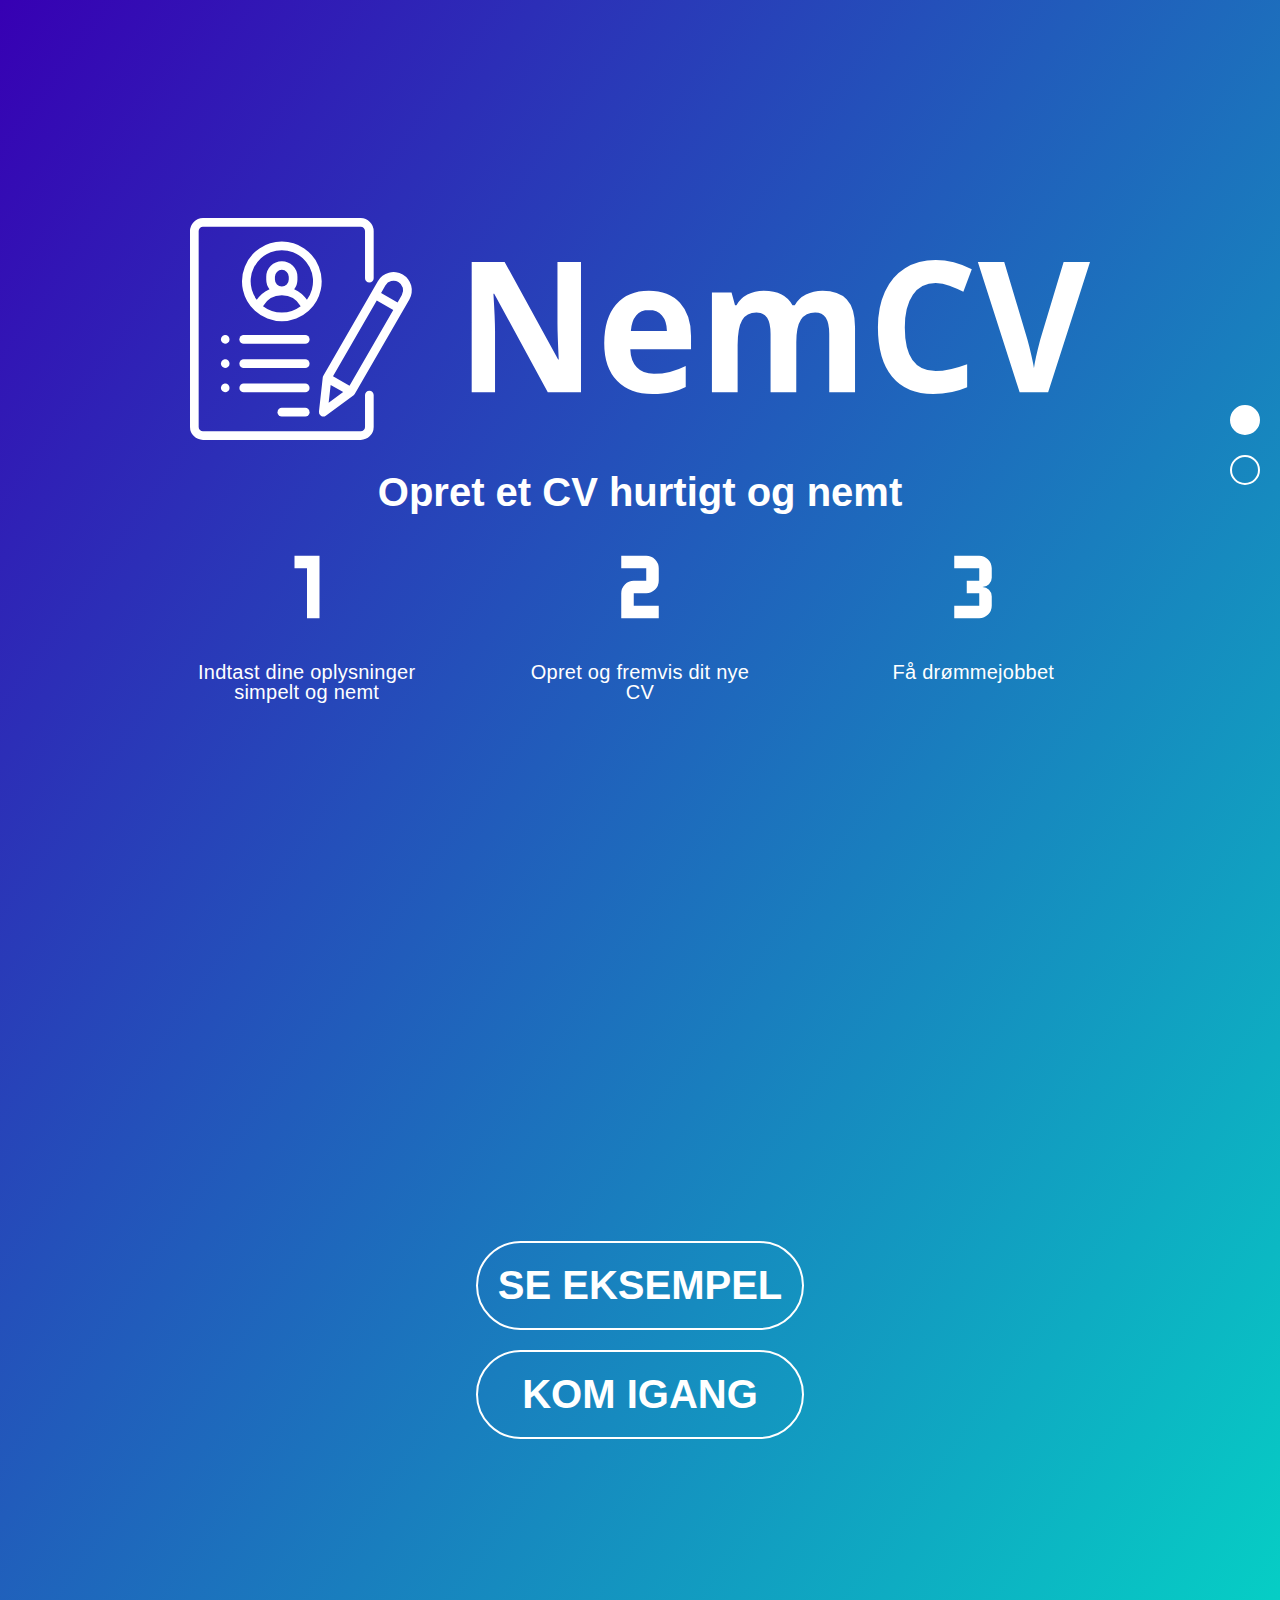
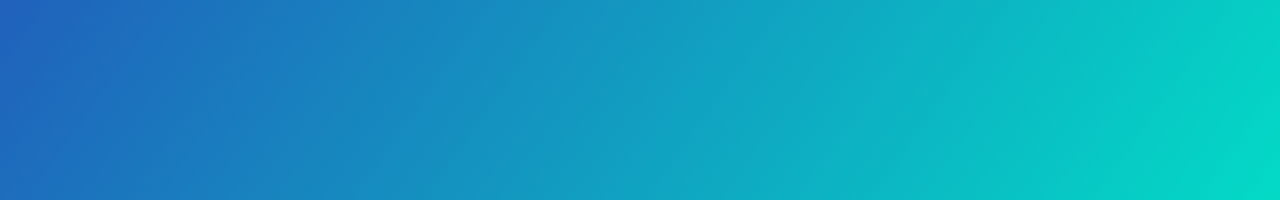
==== commit 3f342004: "cleaend generic and variabels" ====
--- a/NemCV/index.html
+++ b/NemCV/index.html
@@ -64,7 +64,7 @@
 
        </section>
 
-       <section class="section section2" id="section2">
+       <section class="section  section2" id="section2">
 
            <div class="centered-button-box">
                <button class="centered-button" onclick="window.location.href='TestCV.html';">Se eksempel</button>
--- a/NemCV/styles/variables.css
+++ b/NemCV/styles/variables.css
@@ -1,11 +1,14 @@
 @import url('https://fonts.googleapis.com/css?family=Montserrat:400,700|Raleway:100,400,600');
 
 :root {
-    --primary-color: rgb(55, 0, 179);
-    --secondary-color: #03DAC6;
-    --primary-secondary-color: #6200EE;
-    --secondary-secondary-color: #FFFFFF;
-    --secondary-variant-color: #018786;
+    --primary-color             : rgb(55, 0, 179);
+    --secondary-color           : #03DAC6;
+    --primary-secondary-color   : #6200EE;
+    --secondary-secondary-color : #FFFFFF;
+    --secondary-variant-color   : #018786;
+
+    --background: linear-gradient(to bottom right,
+    var(--primary-color),var(--secondary-color));
 
     /* h1:Headline large */
     --headline-large: 'Montserrat:700', sans-serif;
@@ -40,4 +43,3 @@
     /* input: text */
     --input-size: 20px;
 }
-
--- a/NemCV/styles/generic.css
+++ b/NemCV/styles/generic.css
@@ -1,3 +1,10 @@
+
+
+/*----------------------------------------------------------------------------*\
+
+#CONTENT
+
+\*----------------------------------------------------------------------------*/
 
 body {
     background-image: linear-gradient(to bottom right,
@@ -5,10 +12,9 @@
 }
 
 
-
 /*----------------------------------------------------------------------------*\
 
-#TYPEOGRAFY
+#TYPOGRAPHY
 
 \*----------------------------------------------------------------------------*/
 
@@ -54,6 +60,13 @@
     letter-spacing: var(--bodytext-letter-spaceing);
 }
 
+/*----------------------------------------------------------------------------*\
+
+#BUTTON
+
+\*----------------------------------------------------------------------------*/
+
+
 button{
     font-family: var(--headline-large);
     font-weight: var(--headline-large-font-weight) ;
@@ -95,6 +108,13 @@
     min-width: 120px;
 }
 
+/*----------------------------------------------------------------------------*\
+
+#INPUT
+
+\*----------------------------------------------------------------------------*/
+
+
 input{
     background-color: transparent;
     border-style: none;
@@ -112,6 +132,12 @@
     width: 140px;
 }
 
+/*----------------------------------------------------------------------------*\
+
+#PATH
+
+\*----------------------------------------------------------------------------*/
+
 
 path{
     fill: white;
--- a/NemCV/styles/index.css
+++ b/NemCV/styles/index.css
@@ -6,8 +6,7 @@
 \*----------------------------------------------------------------------------*/
 
 body {
-    background-image: linear-gradient(-50deg,
-    var(--secondary-color),  var(--primary-color));
+    background-image: var(--background);
     display: flex;
     flex-direction: column;
 }
